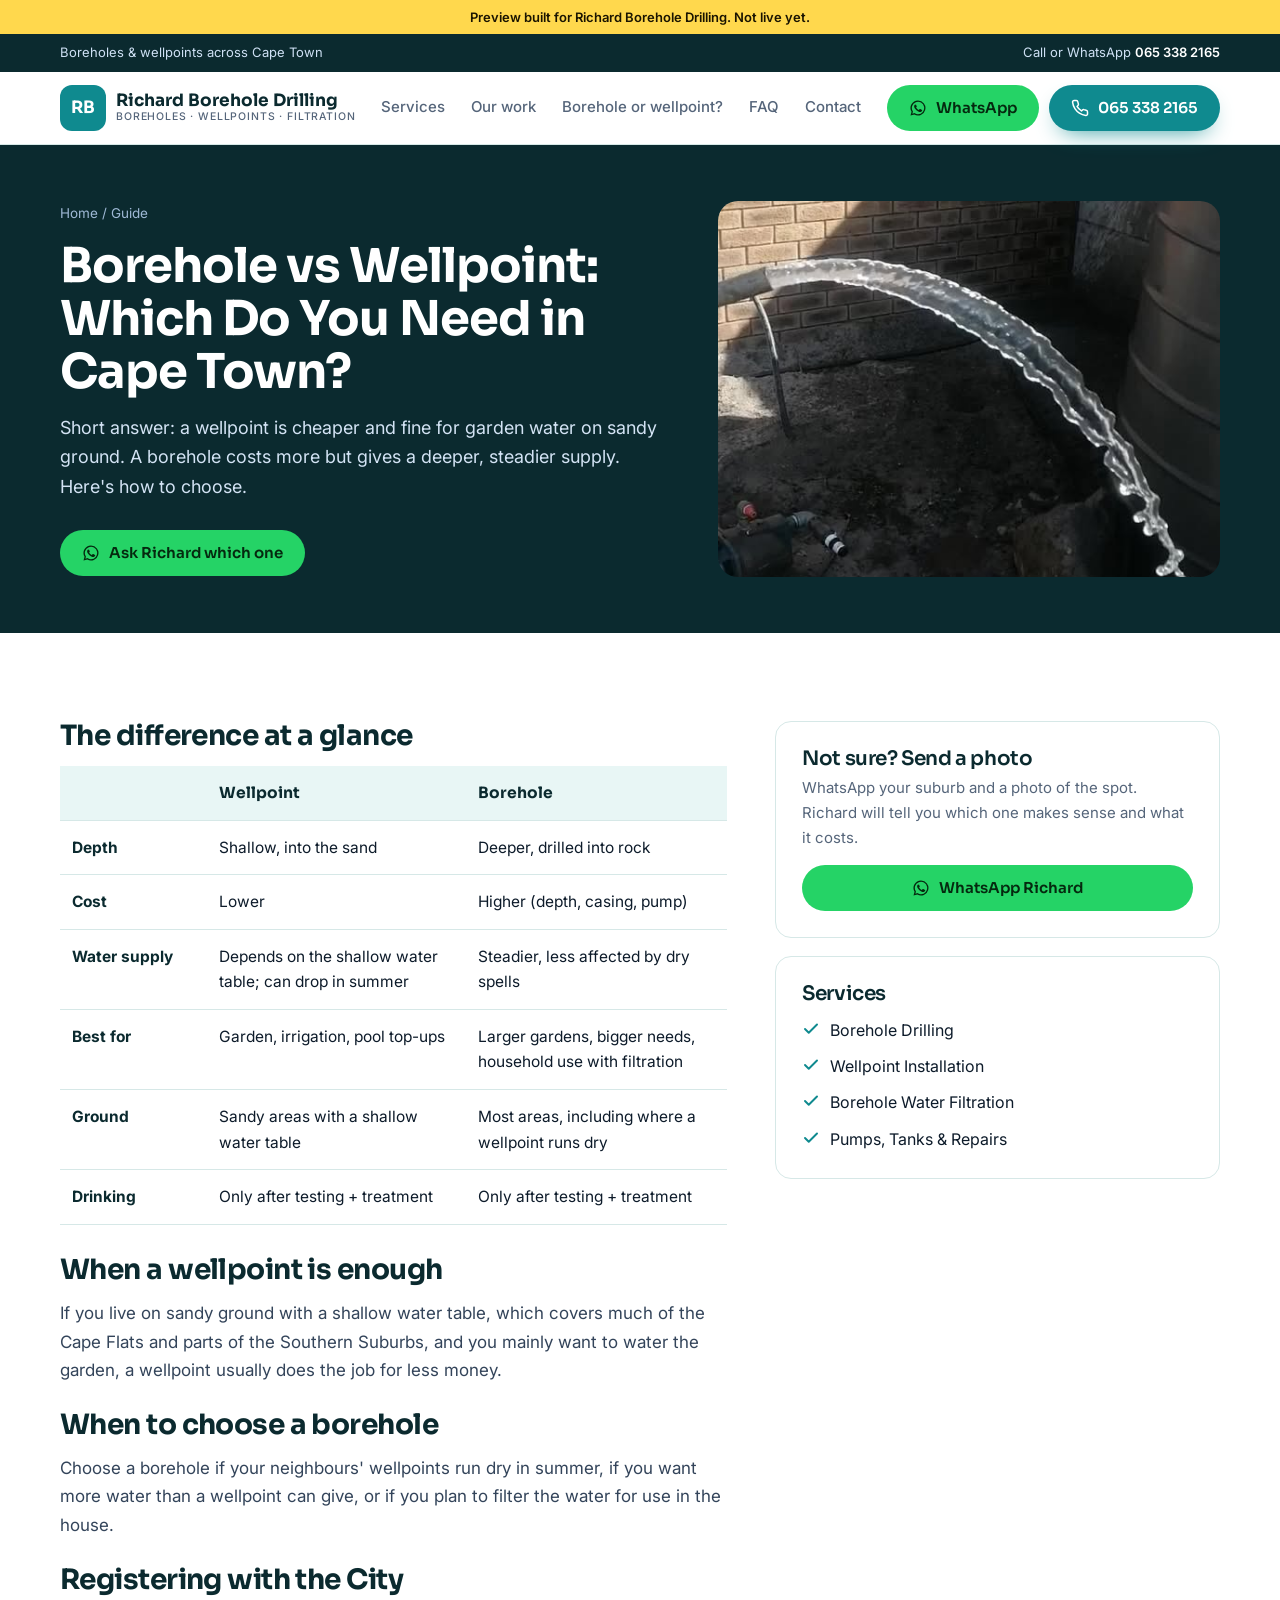
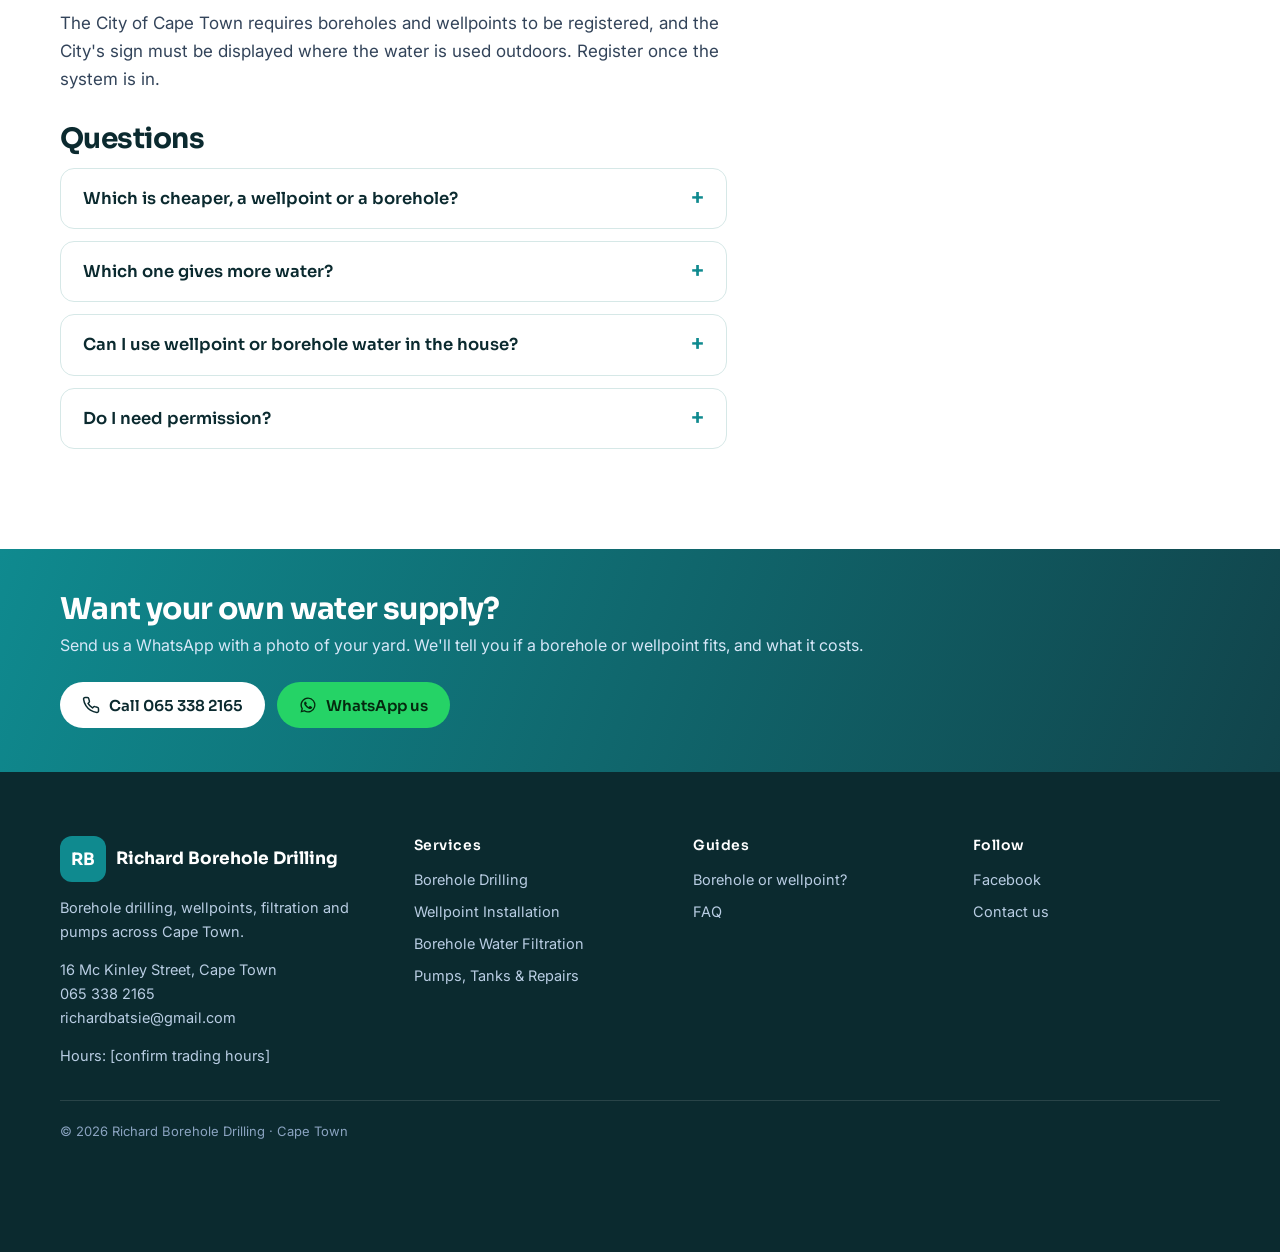
==== borehole-vs-wellpoint/index.html @ 835f8e68 "Richard Borehole Drilling preview site Co-Authored-By: Claude Opus 5.5 <noreply@anthropic.com>" ====
<!doctype html>
<html lang="en-ZA">
<head>
<meta charset="utf-8">
<meta name="viewport" content="width=device-width, initial-scale=1">
<!-- PREVIEW: remove noindex + the preview bar when Richard approves and the real domain is live -->
<meta name="robots" content="noindex, nofollow">
<title>Borehole vs Wellpoint in Cape Town: Which Do You Need? | Richard Borehole Drilling</title>
<meta name="description" content="The difference between a wellpoint and a borehole in Cape Town: depth, cost, how much water you get, and which one suits your property.">
<link rel="canonical" href="https://dannyschaffer.github.io/richard-borehole-preview/borehole-vs-wellpoint/">
<meta property="og:type" content="website"><meta property="og:title" content="Borehole vs Wellpoint in Cape Town: Which Do You Need? | Richard Borehole Drilling"><meta property="og:description" content="The difference between a wellpoint and a borehole in Cape Town: depth, cost, how much water you get, and which one suits your property.">
<meta property="og:image" content="https://dannyschaffer.github.io/richard-borehole-preview/img/hero-rig-backyard.jpg"><meta property="og:url" content="https://dannyschaffer.github.io/richard-borehole-preview/borehole-vs-wellpoint/">
<link rel="preconnect" href="https://fonts.googleapis.com"><link rel="preconnect" href="https://fonts.gstatic.com" crossorigin><link href="https://fonts.googleapis.com/css2?family=Sora:wght@500;600;700&family=Inter:wght@400;500;600&display=swap" rel="stylesheet">
<link rel="stylesheet" href="../styles.css">
<script type="application/ld+json">{"@context": "https://schema.org", "@type": "HomeAndConstructionBusiness", "@id": "https://dannyschaffer.github.io/richard-borehole-preview/#business", "name": "Richard Borehole Drilling", "description": "Borehole drilling, wellpoint installation, water filtration and pump connections in Cape Town.", "telephone": "+27653382165", "email": "richardbatsie@gmail.com", "url": "https://dannyschaffer.github.io/richard-borehole-preview/", "image": "https://dannyschaffer.github.io/richard-borehole-preview/img/hero-rig-backyard.jpg", "address": {"@type": "PostalAddress", "streetAddress": "16 Mc Kinley Street", "addressLocality": "Cape Town", "addressRegion": "Western Cape", "addressCountry": "ZA"}, "geo": {"@type": "GeoCoordinates", "latitude": -33.99119, "longitude": 18.48131}, "areaServed": "Cape Town", "sameAs": ["https://www.facebook.com/people/Richard-Borehole-Drilling/100069293814595/"]}</script><script type="application/ld+json">{"@context": "https://schema.org", "@type": "FAQPage", "mainEntity": [{"@type": "Question", "name": "Which is cheaper, a wellpoint or a borehole?", "acceptedAnswer": {"@type": "Answer", "text": "A wellpoint. It's shallow and quick to install. A borehole costs more because it's drilled deeper, into rock, and needs casing."}}, {"@type": "Question", "name": "Which one gives more water?", "acceptedAnswer": {"@type": "Answer", "text": "Usually a borehole. It draws from deeper water that's less affected by dry summers. A wellpoint depends on the shallow water table, which drops in summer."}}, {"@type": "Question", "name": "Can I use wellpoint or borehole water in the house?", "acceptedAnswer": {"@type": "Answer", "text": "Only after testing it and fitting the right filtration. Untreated water is for the garden, irrigation and toilets."}}, {"@type": "Question", "name": "Do I need permission?", "acceptedAnswer": {"@type": "Answer", "text": "You need to register boreholes and wellpoints with the City of Cape Town, and display the City's sign when the water is used outdoors."}}]}</script>
</head>
<body>
<div class="preview">Preview built for Richard Borehole Drilling. Not live yet.</div>
<div class="topstrip"><div class="wrap"><span class="hide-m">Boreholes &amp; wellpoints across Cape Town</span><span>Call or WhatsApp <a href="tel:+27653382165">065 338 2165</a></span></div></div>
<header><div class="wrap nav">
<a class="brand" href="../"><span class="mono">RB</span><span>Richard Borehole Drilling<small>Boreholes · Wellpoints · Filtration</small></span></a>
<nav class="nav-links"><a href="../#services">Services</a><a href="../#work">Our work</a><a href="../borehole-vs-wellpoint/">Borehole or wellpoint?</a><a href="../#faq">FAQ</a><a href="../contact/">Contact</a></nav>
<div class="nav-cta"><a class="btn btn-wa" href="https://wa.me/27653382165?text=Hi%20Richard%2C%20I%20would%20like%20a%20quote."><svg viewBox="0 0 24 24" fill="currentColor" aria-hidden="true"><path d="M12 2a10 10 0 0 0-8.6 15.1L2 22l5-1.3A10 10 0 1 0 12 2Zm0 18.2a8.2 8.2 0 0 1-4.2-1.2l-.3-.2-3 .8.8-2.9-.2-.3A8.2 8.2 0 1 1 12 20.2Zm4.5-6.1c-.2-.1-1.5-.7-1.7-.8s-.4-.1-.6.1-.7.8-.8 1-.3.2-.5.1a6.7 6.7 0 0 1-3.3-2.9c-.3-.4.3-.4.7-1.4a.5.5 0 0 0 0-.4l-.8-1.9c-.2-.5-.4-.4-.6-.4h-.5a1 1 0 0 0-.7.3 3 3 0 0 0-.9 2.2 5.2 5.2 0 0 0 1.1 2.7 11.8 11.8 0 0 0 4.5 4c1.7.7 2.3.8 3.2.6a2.7 2.7 0 0 0 1.8-1.2 2.2 2.2 0 0 0 .1-1.2c0-.1-.2-.2-.4-.3Z"/></svg><span>WhatsApp</span></a><a class="btn btn-blue" href="tel:+27653382165"><svg viewBox="0 0 24 24" fill="none" stroke="currentColor" stroke-width="2" stroke-linecap="round" stroke-linejoin="round" aria-hidden="true"><path d="M22 16.9v3a2 2 0 0 1-2.2 2 19.8 19.8 0 0 1-8.6-3.1 19.5 19.5 0 0 1-6-6A19.8 19.8 0 0 1 2.1 4.2 2 2 0 0 1 4.1 2h3a2 2 0 0 1 2 1.7c.1 1 .4 1.9.7 2.8a2 2 0 0 1-.5 2.1L8 9.9a16 16 0 0 0 6 6l1.3-1.3a2 2 0 0 1 2.1-.4c.9.3 1.8.6 2.8.7a2 2 0 0 1 1.8 2Z"/></svg><span>065 338 2165</span></a></div>
</div></header>

<style>.cmp{width:100%;border-collapse:collapse;margin:8px 0 30px;font-size:15.5px}.cmp th,.cmp td{border-bottom:1px solid var(--line);padding:14px 12px;text-align:left;vertical-align:top}.cmp thead th{background:var(--sky);color:var(--navy);font-family:Sora,sans-serif}.cmp tbody th{color:var(--navy);width:22%}@media(max-width:600px){.cmp{font-size:14px}.cmp th,.cmp td{padding:10px 6px}}</style>
<section class="page-hero"><div class="wrap">
<div><div class="crumbs"><a href="../">Home</a> / Guide</div>
<h1>Borehole vs Wellpoint: Which Do You Need in Cape Town?</h1>
<p class="lead">Short answer: a wellpoint is cheaper and fine for garden water on sandy ground. A borehole costs more but gives a deeper, steadier supply. Here's how to choose.</p>
<div class="hero-ctas"><a class="btn btn-wa" href="https://wa.me/27653382165?text=Hi%20Richard%2C%20should%20I%20get%20a%20borehole%20or%20a%20wellpoint%3F%20My%20suburb%20is%20"><svg viewBox="0 0 24 24" fill="currentColor" aria-hidden="true"><path d="M12 2a10 10 0 0 0-8.6 15.1L2 22l5-1.3A10 10 0 1 0 12 2Zm0 18.2a8.2 8.2 0 0 1-4.2-1.2l-.3-.2-3 .8.8-2.9-.2-.3A8.2 8.2 0 1 1 12 20.2Zm4.5-6.1c-.2-.1-1.5-.7-1.7-.8s-.4-.1-.6.1-.7.8-.8 1-.3.2-.5.1a6.7 6.7 0 0 1-3.3-2.9c-.3-.4.3-.4.7-1.4a.5.5 0 0 0 0-.4l-.8-1.9c-.2-.5-.4-.4-.6-.4h-.5a1 1 0 0 0-.7.3 3 3 0 0 0-.9 2.2 5.2 5.2 0 0 0 1.1 2.7 11.8 11.8 0 0 0 4.5 4c1.7.7 2.3.8 3.2.6a2.7 2.7 0 0 0 1.8-1.2 2.2 2.2 0 0 0 .1-1.2c0-.1-.2-.2-.4-.3Z"/></svg>Ask Richard which one</a></div></div>
<img src="../img/water-strike.jpg" alt="Water striking from a newly drilled borehole in Cape Town">
</div></section>
<section><div class="wrap two"><div class="body">
<h2 style="font-size:28px;margin-bottom:14px">The difference at a glance</h2>
<table class="cmp"><thead><tr><th></th><th>Wellpoint</th><th>Borehole</th></tr></thead><tbody><tr><th>Depth</th><td>Shallow, into the sand</td><td>Deeper, drilled into rock</td></tr><tr><th>Cost</th><td>Lower</td><td>Higher (depth, casing, pump)</td></tr><tr><th>Water supply</th><td>Depends on the shallow water table; can drop in summer</td><td>Steadier, less affected by dry spells</td></tr><tr><th>Best for</th><td>Garden, irrigation, pool top-ups</td><td>Larger gardens, bigger needs, household use with filtration</td></tr><tr><th>Ground</th><td>Sandy areas with a shallow water table</td><td>Most areas, including where a wellpoint runs dry</td></tr><tr><th>Drinking</th><td>Only after testing + treatment</td><td>Only after testing + treatment</td></tr></tbody></table>
<h2 style="font-size:28px;margin-bottom:14px">When a wellpoint is enough</h2>
<p>If you live on sandy ground with a shallow water table, which covers much of the Cape Flats and parts of the Southern Suburbs, and you mainly want to water the garden, a wellpoint usually does the job for less money.</p>
<h2 style="font-size:28px;margin:26px 0 14px">When to choose a borehole</h2>
<p>Choose a borehole if your neighbours' wellpoints run dry in summer, if you want more water than a wellpoint can give, or if you plan to filter the water for use in the house.</p>
<h2 style="font-size:28px;margin:26px 0 14px">Registering with the City</h2>
<p>The City of Cape Town requires boreholes and wellpoints to be registered, and the City's sign must be displayed where the water is used outdoors. Register once the system is in.</p>
<h2 style="font-size:28px;margin:30px 0 14px">Questions</h2><div class="faq-list"><details><summary>Which is cheaper, a wellpoint or a borehole?</summary><p>A wellpoint. It&#x27;s shallow and quick to install. A borehole costs more because it&#x27;s drilled deeper, into rock, and needs casing.</p></details><details><summary>Which one gives more water?</summary><p>Usually a borehole. It draws from deeper water that&#x27;s less affected by dry summers. A wellpoint depends on the shallow water table, which drops in summer.</p></details><details><summary>Can I use wellpoint or borehole water in the house?</summary><p>Only after testing it and fitting the right filtration. Untreated water is for the garden, irrigation and toilets.</p></details><details><summary>Do I need permission?</summary><p>You need to register boreholes and wellpoints with the City of Cape Town, and display the City&#x27;s sign when the water is used outdoors.</p></details></div>
</div>
<aside><div class="box"><h3>Not sure? Send a photo</h3><p style="color:var(--muted);margin:6px 0 14px;font-size:15px">WhatsApp your suburb and a photo of the spot. Richard will tell you which one makes sense and what it costs.</p><a class="btn btn-wa" style="width:100%" href="https://wa.me/27653382165?text=Hi%20Richard%2C%20I%20would%20like%20a%20quote."><svg viewBox="0 0 24 24" fill="currentColor" aria-hidden="true"><path d="M12 2a10 10 0 0 0-8.6 15.1L2 22l5-1.3A10 10 0 1 0 12 2Zm0 18.2a8.2 8.2 0 0 1-4.2-1.2l-.3-.2-3 .8.8-2.9-.2-.3A8.2 8.2 0 1 1 12 20.2Zm4.5-6.1c-.2-.1-1.5-.7-1.7-.8s-.4-.1-.6.1-.7.8-.8 1-.3.2-.5.1a6.7 6.7 0 0 1-3.3-2.9c-.3-.4.3-.4.7-1.4a.5.5 0 0 0 0-.4l-.8-1.9c-.2-.5-.4-.4-.6-.4h-.5a1 1 0 0 0-.7.3 3 3 0 0 0-.9 2.2 5.2 5.2 0 0 0 1.1 2.7 11.8 11.8 0 0 0 4.5 4c1.7.7 2.3.8 3.2.6a2.7 2.7 0 0 0 1.8-1.2 2.2 2.2 0 0 0 .1-1.2c0-.1-.2-.2-.4-.3Z"/></svg>WhatsApp Richard</a></div>
<div class="box"><h3>Services</h3><ul><li><svg viewBox="0 0 24 24" fill="none" stroke="currentColor" stroke-width="2.6" stroke-linecap="round" stroke-linejoin="round" aria-hidden="true"><path d="M20 6 9 17l-5-5"/></svg><a href="../services/borehole-drilling/">Borehole Drilling</a></li><li><svg viewBox="0 0 24 24" fill="none" stroke="currentColor" stroke-width="2.6" stroke-linecap="round" stroke-linejoin="round" aria-hidden="true"><path d="M20 6 9 17l-5-5"/></svg><a href="../services/wellpoint-installation/">Wellpoint Installation</a></li><li><svg viewBox="0 0 24 24" fill="none" stroke="currentColor" stroke-width="2.6" stroke-linecap="round" stroke-linejoin="round" aria-hidden="true"><path d="M20 6 9 17l-5-5"/></svg><a href="../services/water-filtration/">Borehole Water Filtration</a></li><li><svg viewBox="0 0 24 24" fill="none" stroke="currentColor" stroke-width="2.6" stroke-linecap="round" stroke-linejoin="round" aria-hidden="true"><path d="M20 6 9 17l-5-5"/></svg><a href="../services/pumps-and-tanks/">Pumps, Tanks &amp; Repairs</a></li></ul></div></aside>
</div></section>
<div class="band"><div class="wrap"><div><h2>Want your own water supply?</h2><p>Send us a WhatsApp with a photo of your yard. We&#x27;ll tell you if a borehole or wellpoint fits, and what it costs.</p></div>
<div class="ctas"><a class="btn btn-white" href="tel:+27653382165"><svg viewBox="0 0 24 24" fill="none" stroke="currentColor" stroke-width="2" stroke-linecap="round" stroke-linejoin="round" aria-hidden="true"><path d="M22 16.9v3a2 2 0 0 1-2.2 2 19.8 19.8 0 0 1-8.6-3.1 19.5 19.5 0 0 1-6-6A19.8 19.8 0 0 1 2.1 4.2 2 2 0 0 1 4.1 2h3a2 2 0 0 1 2 1.7c.1 1 .4 1.9.7 2.8a2 2 0 0 1-.5 2.1L8 9.9a16 16 0 0 0 6 6l1.3-1.3a2 2 0 0 1 2.1-.4c.9.3 1.8.6 2.8.7a2 2 0 0 1 1.8 2Z"/></svg>Call 065 338 2165</a><a class="btn btn-wa" href="https://wa.me/27653382165?text=Hi%20Richard%2C%20I%20would%20like%20a%20quote."><svg viewBox="0 0 24 24" fill="currentColor" aria-hidden="true"><path d="M12 2a10 10 0 0 0-8.6 15.1L2 22l5-1.3A10 10 0 1 0 12 2Zm0 18.2a8.2 8.2 0 0 1-4.2-1.2l-.3-.2-3 .8.8-2.9-.2-.3A8.2 8.2 0 1 1 12 20.2Zm4.5-6.1c-.2-.1-1.5-.7-1.7-.8s-.4-.1-.6.1-.7.8-.8 1-.3.2-.5.1a6.7 6.7 0 0 1-3.3-2.9c-.3-.4.3-.4.7-1.4a.5.5 0 0 0 0-.4l-.8-1.9c-.2-.5-.4-.4-.6-.4h-.5a1 1 0 0 0-.7.3 3 3 0 0 0-.9 2.2 5.2 5.2 0 0 0 1.1 2.7 11.8 11.8 0 0 0 4.5 4c1.7.7 2.3.8 3.2.6a2.7 2.7 0 0 0 1.8-1.2 2.2 2.2 0 0 0 .1-1.2c0-.1-.2-.2-.4-.3Z"/></svg>WhatsApp us</a></div></div></div>
<footer><div class="wrap">
<div><a class="brand" href="../"><span class="mono">RB</span><span>Richard Borehole Drilling</span></a>
<p>Borehole drilling, wellpoints, filtration and pumps across Cape Town.</p>
<p style="margin-top:14px">16 Mc Kinley Street, Cape Town<br><a href="tel:+27653382165">065 338 2165</a><br><a href="mailto:richardbatsie@gmail.com">richardbatsie@gmail.com</a></p>
<p style="margin-top:14px">Hours: [confirm trading hours]</p></div>
<div><h4>Services</h4><ul><li><a href="../services/borehole-drilling/">Borehole Drilling</a></li><li><a href="../services/wellpoint-installation/">Wellpoint Installation</a></li><li><a href="../services/water-filtration/">Borehole Water Filtration</a></li><li><a href="../services/pumps-and-tanks/">Pumps, Tanks &amp; Repairs</a></li></ul></div>
<div><h4>Guides</h4><ul><li><a href="../borehole-vs-wellpoint/">Borehole or wellpoint?</a></li><li><a href="../#faq">FAQ</a></li></ul></div>
<div><h4>Follow</h4><ul><li><a href="https://www.facebook.com/people/Richard-Borehole-Drilling/100069293814595/">Facebook</a></li><li><a href="../contact/">Contact us</a></li></ul></div>
<div class="legal">© 2026 Richard Borehole Drilling · Cape Town</div>
</div></footer>
<div class="mbar"><a class="btn btn-blue" href="tel:+27653382165"><svg viewBox="0 0 24 24" fill="none" stroke="currentColor" stroke-width="2" stroke-linecap="round" stroke-linejoin="round" aria-hidden="true"><path d="M22 16.9v3a2 2 0 0 1-2.2 2 19.8 19.8 0 0 1-8.6-3.1 19.5 19.5 0 0 1-6-6A19.8 19.8 0 0 1 2.1 4.2 2 2 0 0 1 4.1 2h3a2 2 0 0 1 2 1.7c.1 1 .4 1.9.7 2.8a2 2 0 0 1-.5 2.1L8 9.9a16 16 0 0 0 6 6l1.3-1.3a2 2 0 0 1 2.1-.4c.9.3 1.8.6 2.8.7a2 2 0 0 1 1.8 2Z"/></svg>Call now</a><a class="btn btn-wa" href="https://wa.me/27653382165?text=Hi%20Richard%2C%20I%20would%20like%20a%20quote."><svg viewBox="0 0 24 24" fill="currentColor" aria-hidden="true"><path d="M12 2a10 10 0 0 0-8.6 15.1L2 22l5-1.3A10 10 0 1 0 12 2Zm0 18.2a8.2 8.2 0 0 1-4.2-1.2l-.3-.2-3 .8.8-2.9-.2-.3A8.2 8.2 0 1 1 12 20.2Zm4.5-6.1c-.2-.1-1.5-.7-1.7-.8s-.4-.1-.6.1-.7.8-.8 1-.3.2-.5.1a6.7 6.7 0 0 1-3.3-2.9c-.3-.4.3-.4.7-1.4a.5.5 0 0 0 0-.4l-.8-1.9c-.2-.5-.4-.4-.6-.4h-.5a1 1 0 0 0-.7.3 3 3 0 0 0-.9 2.2 5.2 5.2 0 0 0 1.1 2.7 11.8 11.8 0 0 0 4.5 4c1.7.7 2.3.8 3.2.6a2.7 2.7 0 0 0 1.8-1.2 2.2 2.2 0 0 0 .1-1.2c0-.1-.2-.2-.4-.3Z"/></svg>WhatsApp</a></div>
<script>
document.querySelectorAll('form[data-wa]').forEach(f=>f.addEventListener('submit',ev=>{ev.preventDefault();const d=new FormData(f);
const msg=`Hi Richard, I'd like a quote.%0AName: ${d.get('name')||''}%0APhone: ${d.get('phone')||''}%0ASuburb: ${d.get('suburb')||''}%0ANeed: ${d.get('need')||''}`;
window.open('https://wa.me/27653382165?text='+msg.replace(/ /g,'%20'),'_blank');}));
</script>
</body></html>
---- styles.css ----
:root{--navy:#0a2342;--navy-2:#123a66;--blue:#1673d1;--blue-d:#0f5bab;--aqua:#22b8e8;--sky:#eaf4fd;--sky-2:#d7eafb;--ink:#0d1b2a;--muted:#55657a;--line:#dbe5f0;--paper:#fff;--wa:#25d366;--r:16px}
*{box-sizing:border-box;margin:0;padding:0}
html{scroll-behavior:smooth}
body{background:var(--paper);color:var(--ink);font:400 16px/1.65 Inter,system-ui,sans-serif;-webkit-font-smoothing:antialiased}
img{display:block;max-width:100%}
a{color:inherit;text-decoration:none}
.wrap{width:min(1160px,100% - 32px);margin-inline:auto}
h1,h2,h3{font-family:Sora,Inter,sans-serif;line-height:1.1;letter-spacing:-.02em;color:var(--navy)}
h2{font-size:clamp(28px,4vw,42px);font-weight:700}
h3{font-size:20px;font-weight:600}
.eyebrow{font:600 12px/1 Sora,sans-serif;letter-spacing:.14em;text-transform:uppercase;color:var(--blue);margin-bottom:14px;display:block}
.lead{color:var(--muted);font-size:18px;max-width:62ch}
section{padding:88px 0}
.sec-head{margin-bottom:40px;max-width:720px}
.sec-head p{margin-top:12px}
.preview{background:#ffd84d;color:#1a1400;font:600 13px/1.4 Inter,sans-serif;text-align:center;padding:8px 16px}
.topstrip{background:var(--navy);color:#cfe1f5;font-size:13px}
.topstrip .wrap{display:flex;justify-content:space-between;gap:12px;padding:8px 0}
.topstrip a{color:#fff;font-weight:600}
header{position:sticky;top:0;z-index:50;background:rgba(255,255,255,.94);backdrop-filter:blur(12px);border-bottom:1px solid var(--line)}
.nav{display:flex;align-items:center;justify-content:space-between;height:72px;gap:16px}
.brand{display:flex;align-items:center;gap:10px;font:700 17px/1.05 Sora,sans-serif;color:var(--navy)}
.brand img{width:46px;height:46px;border-radius:50%}
.brand small{display:block;font:500 10.5px/1.3 Inter,sans-serif;letter-spacing:.08em;color:var(--muted);text-transform:uppercase}
.nav-links{display:flex;gap:26px;font-weight:500;color:var(--muted);font-size:15px}
.nav-links a:hover{color:var(--blue)}
.nav-cta{display:flex;gap:10px;align-items:center}
.btn{display:inline-flex;align-items:center;justify-content:center;gap:9px;padding:14px 22px;border-radius:999px;font:600 15px/1 Sora,sans-serif;transition:transform .15s,background .15s,box-shadow .15s;cursor:pointer;border:0}
.btn svg{width:18px;height:18px;flex:none}
.btn-blue{background:var(--blue);color:#fff;box-shadow:0 10px 24px -12px var(--blue)}
.btn-blue:hover{background:var(--blue-d);transform:translateY(-1px)}
.btn-wa{background:var(--wa);color:#05290f}
.btn-wa:hover{transform:translateY(-1px);filter:brightness(1.04)}
.btn-line{border:1.5px solid rgba(255,255,255,.5);color:#fff}
.btn-line:hover{border-color:#fff}
.btn-outline{border:1.5px solid var(--line);color:var(--navy);background:#fff}
.btn-outline:hover{border-color:var(--blue);color:var(--blue)}
@media (max-width:900px){.nav-links{display:none}.nav-cta .btn-wa{display:none}.topstrip .hide-m{display:none}}
@media (max-width:600px){.nav-cta .btn span{display:none}.nav-cta .btn{padding:13px}.brand{font-size:15.5px}}
.hero{position:relative;overflow:hidden;color:#fff;padding:64px 0 72px;background:var(--navy)}
.hero-bg{position:absolute;inset:0;background:var(--hero) center 35%/cover;filter:blur(1px);transform:scale(1.02)}
.hero::after{content:"";position:absolute;inset:0;background:linear-gradient(100deg,rgba(10,35,66,.94) 0%,rgba(10,35,66,.78) 45%,rgba(10,35,66,.35) 100%)}
.hero .wrap{position:relative;z-index:1;display:grid;grid-template-columns:1.15fr .85fr;gap:48px;align-items:center}
.hero h1{color:#fff;font-size:clamp(34px,5.2vw,58px);font-weight:700;margin-bottom:18px}
.hero h1 em{font-style:normal;color:var(--aqua)}
.hero .lead{color:#d3e3f4}
.hero-ctas{display:flex;flex-wrap:wrap;gap:12px;margin-top:28px}
.hero-points{display:flex;flex-wrap:wrap;gap:10px 22px;margin-top:28px;font-size:14.5px;color:#d3e3f4}
.hero-points span{display:flex;align-items:center;gap:8px}
.hero-points svg{width:16px;height:16px;color:var(--aqua)}
.card-form{background:#fff;color:var(--ink);border-radius:20px;padding:26px;box-shadow:0 30px 60px -30px rgba(0,0,0,.6)}
.card-form h2{font-size:22px;margin-bottom:4px}
.card-form p.small{color:var(--muted);font-size:14px;margin-bottom:16px}
.field{display:block;margin-bottom:12px}
.field span{display:block;font-size:13px;font-weight:600;color:var(--navy);margin-bottom:5px}
.field input,.field select,.field textarea{width:100%;border:1.5px solid var(--line);border-radius:12px;padding:12px 14px;font:inherit;font-size:15px;background:#fbfdff;color:var(--ink)}
.field input:focus,.field select:focus,.field textarea:focus{outline:none;border-color:var(--blue);background:#fff}
.card-form .btn{width:100%;margin-top:4px}
.form-note{font-size:12.5px;color:var(--muted);margin-top:10px;text-align:center}
.trust{background:var(--sky);border-bottom:1px solid var(--sky-2)}
.trust .wrap{display:grid;grid-template-columns:repeat(4,1fr);gap:18px;padding:26px 0}
.trust div{display:flex;gap:12px;align-items:flex-start;font-size:14.5px;color:var(--navy);font-weight:500;line-height:1.4}
.trust svg{width:22px;height:22px;color:var(--blue);flex:none;background:#fff;border-radius:50%;padding:4px}
@media (max-width:900px){.hero .wrap{grid-template-columns:1fr}.trust .wrap{grid-template-columns:1fr 1fr}}
.prices{background:#fff}
.price-grid{display:grid;grid-template-columns:repeat(3,1fr);gap:20px}
.price{border:1.5px solid var(--line);border-radius:var(--r);padding:28px;display:flex;flex-direction:column;background:#fff}
.price.feature{border-color:var(--blue);box-shadow:0 20px 50px -30px var(--blue);position:relative}
.price.feature::before{content:"Most popular";position:absolute;top:-12px;left:24px;background:var(--blue);color:#fff;font:600 11px/1 Sora,sans-serif;letter-spacing:.08em;text-transform:uppercase;padding:7px 10px;border-radius:999px}
.price h3{margin-bottom:6px}
.price .amt{font:700 34px/1.1 Sora,sans-serif;color:var(--navy);margin:10px 0 4px}
.price .amt small{font:500 14px Inter,sans-serif;color:var(--muted)}
.price ul{list-style:none;margin:16px 0 22px;display:grid;gap:8px;font-size:15px}
.price li{display:flex;gap:9px;align-items:flex-start}
.price li svg{width:17px;height:17px;color:var(--blue);flex:none;margin-top:3px}
.price .btn{margin-top:auto}
@media (max-width:900px){.price-grid{grid-template-columns:1fr}}
.band{background:linear-gradient(110deg,var(--blue) 0%,var(--navy-2) 100%);color:#fff;padding:44px 0}
.band .wrap{display:flex;align-items:center;justify-content:space-between;gap:24px;flex-wrap:wrap}
.band h2{color:#fff;font-size:clamp(22px,3vw,30px)}
.band p{color:#d6e7f8;margin-top:6px}
.band .ctas{display:flex;gap:12px;flex-wrap:wrap}
.band .btn-white{background:#fff;color:var(--navy)}
.svc-grid{display:grid;grid-template-columns:repeat(3,1fr);gap:20px}
.svc{border-radius:var(--r);overflow:hidden;background:#fff;border:1px solid var(--line);display:flex;flex-direction:column;transition:transform .2s,box-shadow .2s}
.svc:hover{transform:translateY(-3px);box-shadow:0 24px 40px -28px rgba(10,35,66,.5)}
.svc img{aspect-ratio:4/3;object-fit:cover;width:100%}
.svc div{padding:20px 22px 24px}
.svc p{color:var(--muted);font-size:15px;margin:8px 0 14px}
.svc .more{color:var(--blue);font-weight:600;font-size:14.5px}
@media (max-width:900px){.svc-grid{grid-template-columns:1fr 1fr}}
@media (max-width:600px){.svc-grid{grid-template-columns:1fr}}
.about{background:var(--sky)}
.about .wrap{display:grid;grid-template-columns:1fr 1fr;gap:56px;align-items:center}
.about img{border-radius:20px;aspect-ratio:1;object-fit:cover;width:100%}
.about p{margin-top:14px;color:#33445a}
.about .owner{margin-top:22px;padding:18px 20px;border-left:4px solid var(--blue);background:#fff;border-radius:0 12px 12px 0;font-size:15px;color:var(--navy)}
@media (max-width:900px){.about .wrap{grid-template-columns:1fr}}
.gallery{display:grid;grid-template-columns:repeat(4,1fr);gap:14px}
.gallery figure{position:relative;border-radius:14px;overflow:hidden}
.gallery img{aspect-ratio:1;object-fit:cover;width:100%;transition:transform .4s}
.gallery figure:hover img{transform:scale(1.04)}
.gallery figcaption{position:absolute;inset:auto 0 0 0;padding:28px 12px 10px;font-size:13px;font-weight:500;color:#fff;background:linear-gradient(transparent,rgba(10,35,66,.85))}
@media (max-width:900px){.gallery{grid-template-columns:1fr 1fr}}
.recent{margin-top:28px;display:flex;flex-wrap:wrap;gap:10px;align-items:center;color:var(--muted);font-size:14.5px}
.chip{border:1px solid var(--line);border-radius:999px;padding:7px 14px;font-size:14px;color:var(--navy);background:#fff}
.chip:hover{border-color:var(--blue);color:var(--blue)}
.reviews{background:var(--sky)}
.review-slot{border:2px dashed #9cc3ea;border-radius:var(--r);padding:36px;text-align:center;background:#fff}
.review-slot h3{margin-bottom:8px}
.review-slot p{color:var(--muted);max-width:56ch;margin:0 auto}
.steps{display:grid;grid-template-columns:repeat(4,1fr);gap:20px;counter-reset:s}
.step{padding:26px;border-radius:var(--r);background:#fff;border:1px solid var(--line)}
.step::before{counter-increment:s;content:counter(s);display:grid;place-items:center;width:40px;height:40px;border-radius:50%;background:var(--sky);color:var(--blue);font:700 17px Sora,sans-serif;margin-bottom:14px}
.step p{color:var(--muted);font-size:15px;margin-top:8px}
@media (max-width:900px){.steps{grid-template-columns:1fr 1fr}}
@media (max-width:600px){.steps{grid-template-columns:1fr}}
.area .wrap{display:grid;grid-template-columns:1fr 1fr;gap:40px;align-items:start}
.map{border-radius:var(--r);overflow:hidden;border:1px solid var(--line);aspect-ratio:4/3}
.map iframe{width:100%;height:100%;border:0}
.area-list{display:flex;flex-wrap:wrap;gap:10px;margin:20px 0 26px}
@media (max-width:900px){.area .wrap{grid-template-columns:1fr}}
.faq{background:var(--sky)}
.faq-list{max-width:820px}
details{background:#fff;border:1px solid var(--line);border-radius:14px;margin-bottom:12px}
summary{cursor:pointer;list-style:none;padding:18px 22px;font:600 16.5px/1.4 Sora,sans-serif;color:var(--navy);display:flex;justify-content:space-between;gap:16px}
summary::-webkit-details-marker{display:none}
summary::after{content:"+";color:var(--blue);font-size:22px;line-height:1}
details[open] summary::after{content:"–"}
details p{padding:0 22px 20px;color:#3b4b60}
footer{background:var(--navy);color:#b9cde3;padding:64px 0 110px;font-size:14.5px}
footer .wrap{display:grid;grid-template-columns:1.3fr 1fr 1fr 1fr;gap:32px}
footer h4{font:600 14px Sora,sans-serif;color:#fff;margin-bottom:14px;letter-spacing:.04em}
footer ul{list-style:none;display:grid;gap:8px}
footer a:hover{color:#fff}
footer .brand{color:#fff;margin-bottom:14px}
footer .legal{grid-column:1/-1;border-top:1px solid rgba(255,255,255,.12);padding-top:20px;font-size:13px;color:#8aa3c0}
@media (max-width:900px){footer .wrap{grid-template-columns:1fr 1fr}}
.mbar{position:fixed;left:0;right:0;bottom:0;z-index:60;display:none;grid-template-columns:1fr 1fr;gap:10px;padding:10px 12px calc(10px + env(safe-area-inset-bottom));background:rgba(255,255,255,.97);border-top:1px solid var(--line);box-shadow:0 -10px 30px -20px rgba(0,0,0,.4)}
.mbar .btn{padding:14px 10px}
@media (max-width:900px){.mbar{display:grid}}
.page-hero{background:var(--navy);color:#fff;padding:56px 0}
.page-hero .wrap{display:grid;grid-template-columns:1.1fr .9fr;gap:44px;align-items:center}
.page-hero h1{color:#fff;font-size:clamp(30px,4.4vw,48px);margin-bottom:14px}
.page-hero .lead{color:#d3e3f4}
.page-hero img{border-radius:20px;aspect-ratio:4/3;object-fit:cover;width:100%}
.crumbs{font-size:13.5px;color:#9fb9d6;margin-bottom:16px}
.crumbs a:hover{color:#fff}
.tag-price{display:inline-block;margin-top:18px;background:rgba(34,184,232,.15);color:#bfeaff;border:1px solid rgba(34,184,232,.4);border-radius:999px;padding:8px 14px;font-weight:600;font-size:14.5px}
@media (max-width:900px){.page-hero .wrap{grid-template-columns:1fr}}
.two{display:grid;grid-template-columns:1.2fr .8fr;gap:48px;align-items:start}
.two .body p{margin-bottom:16px;color:#33445a;font-size:17px}
.box{border:1.5px solid var(--line);border-radius:var(--r);padding:26px;background:#fff}
.box ul{list-style:none;display:grid;gap:10px;margin-top:12px}
.box li{display:flex;gap:10px}
.box li svg{width:18px;height:18px;color:var(--blue);flex:none;margin-top:3px}
.box + .box{margin-top:18px}
@media (max-width:900px){.two{grid-template-columns:1fr}}
.contact-grid{display:grid;grid-template-columns:1fr 1fr;gap:40px}
.contact-lines{display:grid;gap:14px;margin:20px 0}
.contact-lines a,.contact-lines div{display:flex;gap:12px;align-items:center;font-weight:500;color:var(--navy)}
.contact-lines svg{width:20px;height:20px;color:var(--blue)}
@media (max-width:900px){.contact-grid{grid-template-columns:1fr}}

:root{--navy:#0b2a2f;--navy-2:#11444b;--blue:#0f8a8f;--blue-d:#0b6d71;--aqua:#4fd1c5;--sky:#e8f6f5;--sky-2:#cdeceb;--line:#d6e8e7}
.mono{width:46px;height:46px;border-radius:12px;display:grid;place-items:center;background:var(--blue);color:#fff;font:700 17px Sora,sans-serif;flex:none}
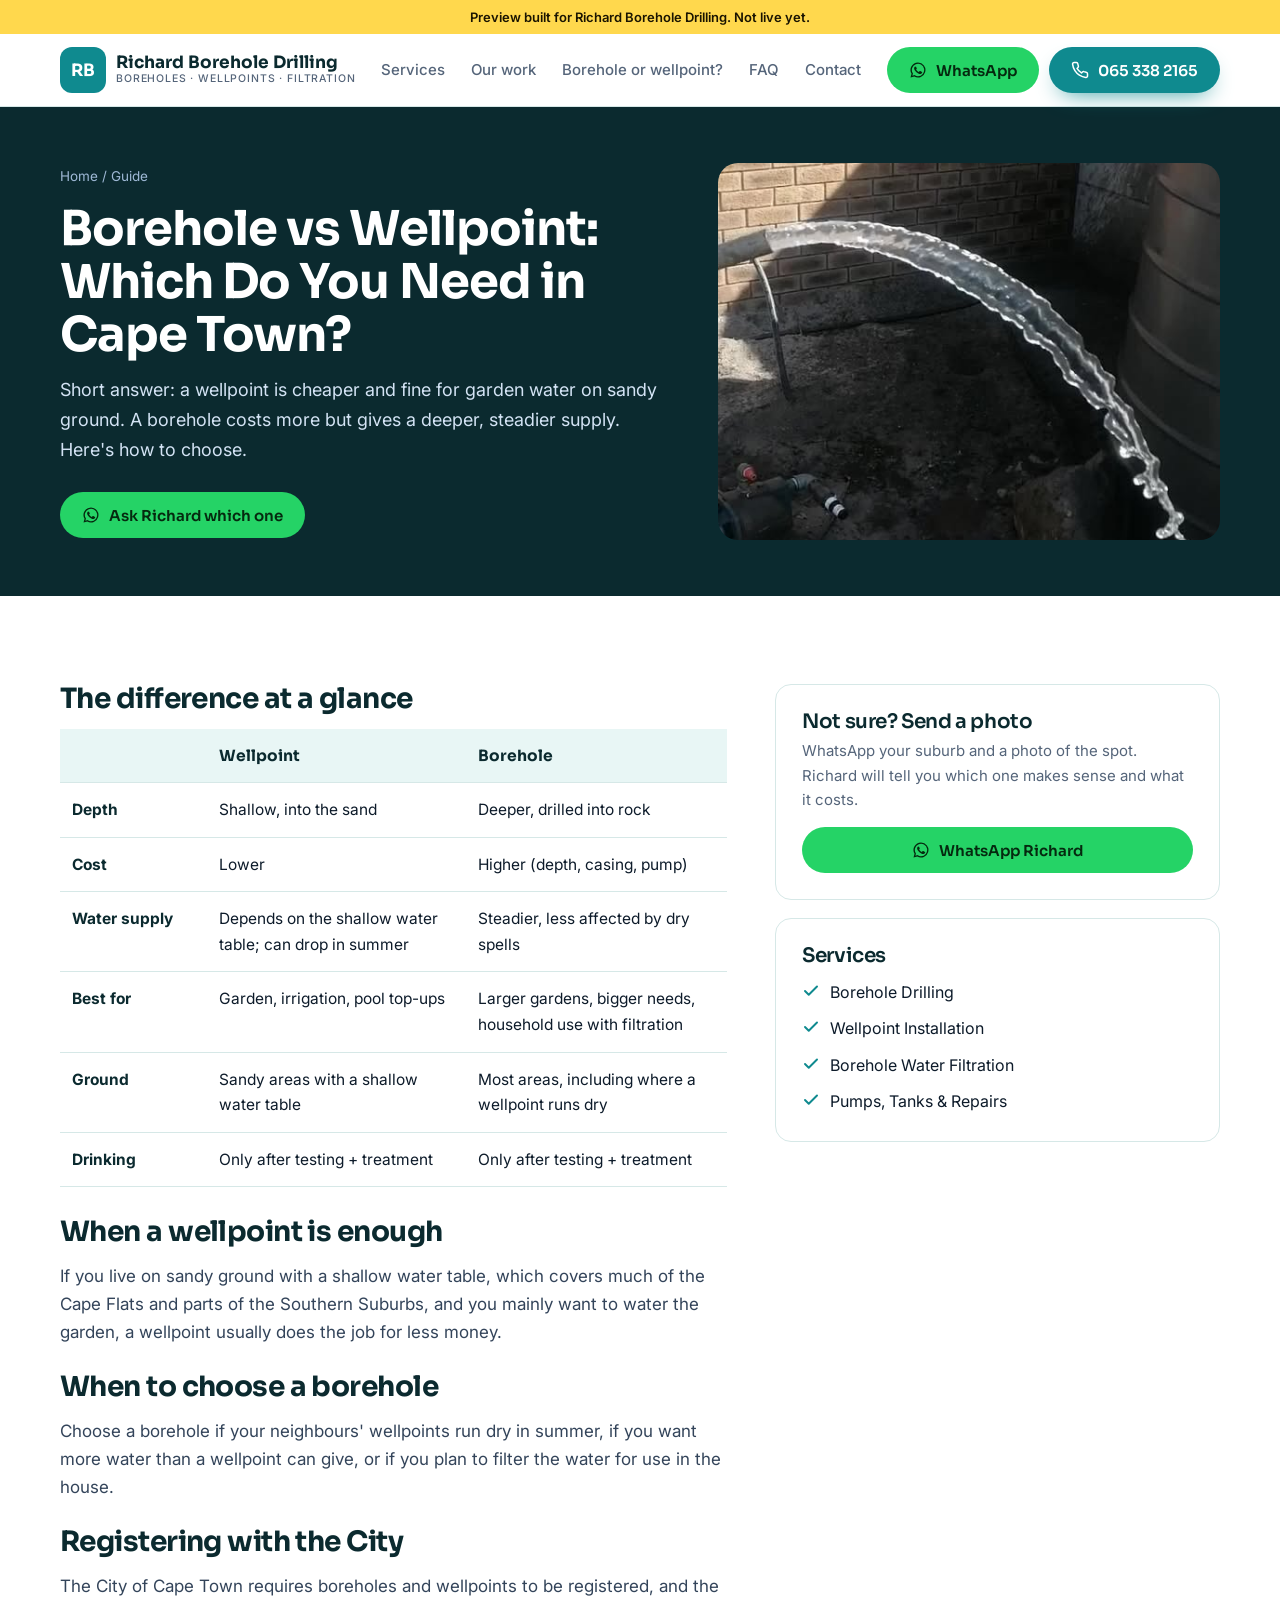
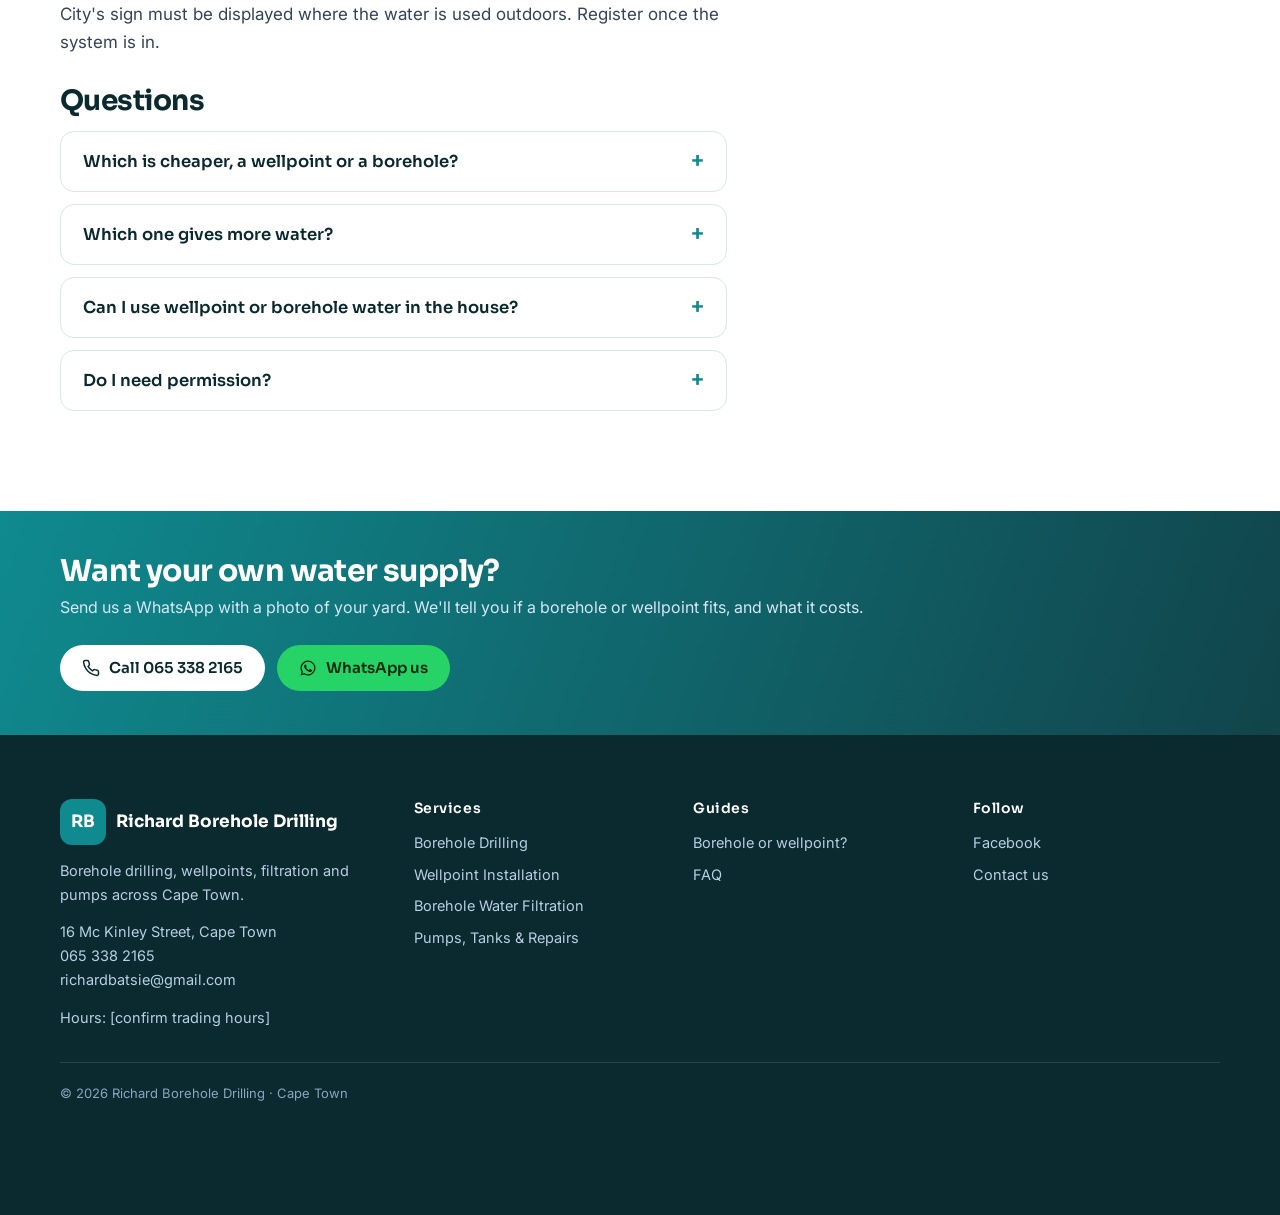
==== commit e8c8b9e2: "Remove top phone strip Co-Authored-By: Claude Opus 5.5 <noreply@anthropic.com>" ====
--- a/borehole-vs-wellpoint/index.html
+++ b/borehole-vs-wellpoint/index.html
@@ -16,7 +16,6 @@
 </head>
 <body>
 <div class="preview">Preview built for Richard Borehole Drilling. Not live yet.</div>
-<div class="topstrip"><div class="wrap"><span class="hide-m">Boreholes &amp; wellpoints across Cape Town</span><span>Call or WhatsApp <a href="tel:+27653382165">065 338 2165</a></span></div></div>
 <header><div class="wrap nav">
 <a class="brand" href="../"><span class="mono">RB</span><span>Richard Borehole Drilling<small>Boreholes · Wellpoints · Filtration</small></span></a>
 <nav class="nav-links"><a href="../#services">Services</a><a href="../#work">Our work</a><a href="../borehole-vs-wellpoint/">Borehole or wellpoint?</a><a href="../#faq">FAQ</a><a href="../contact/">Contact</a></nav>
--- a/styles.css
+++ b/styles.css
@@ -164,4 +164,7 @@
 @media (max-width:900px){.contact-grid{grid-template-columns:1fr}}
 
 :root{--navy:#0b2a2f;--navy-2:#11444b;--blue:#0f8a8f;--blue-d:#0b6d71;--aqua:#4fd1c5;--sky:#e8f6f5;--sky-2:#cdeceb;--line:#d6e8e7}
+.hero-bg{filter:blur(14px) saturate(1.15);transform:scale(1.12);background-position:center 40%}
+.hero::after{background:linear-gradient(100deg,rgba(11,42,47,.93) 0%,rgba(11,42,47,.82) 50%,rgba(11,42,47,.6) 100%)}
+@media (max-width:900px){header{display:none}.hero .hero-ctas a[href^="tel:"],.page-hero .hero-ctas a[href^="tel:"]{display:none}.hero{padding:40px 0 56px}}
 .mono{width:46px;height:46px;border-radius:12px;display:grid;place-items:center;background:var(--blue);color:#fff;font:700 17px Sora,sans-serif;flex:none}
